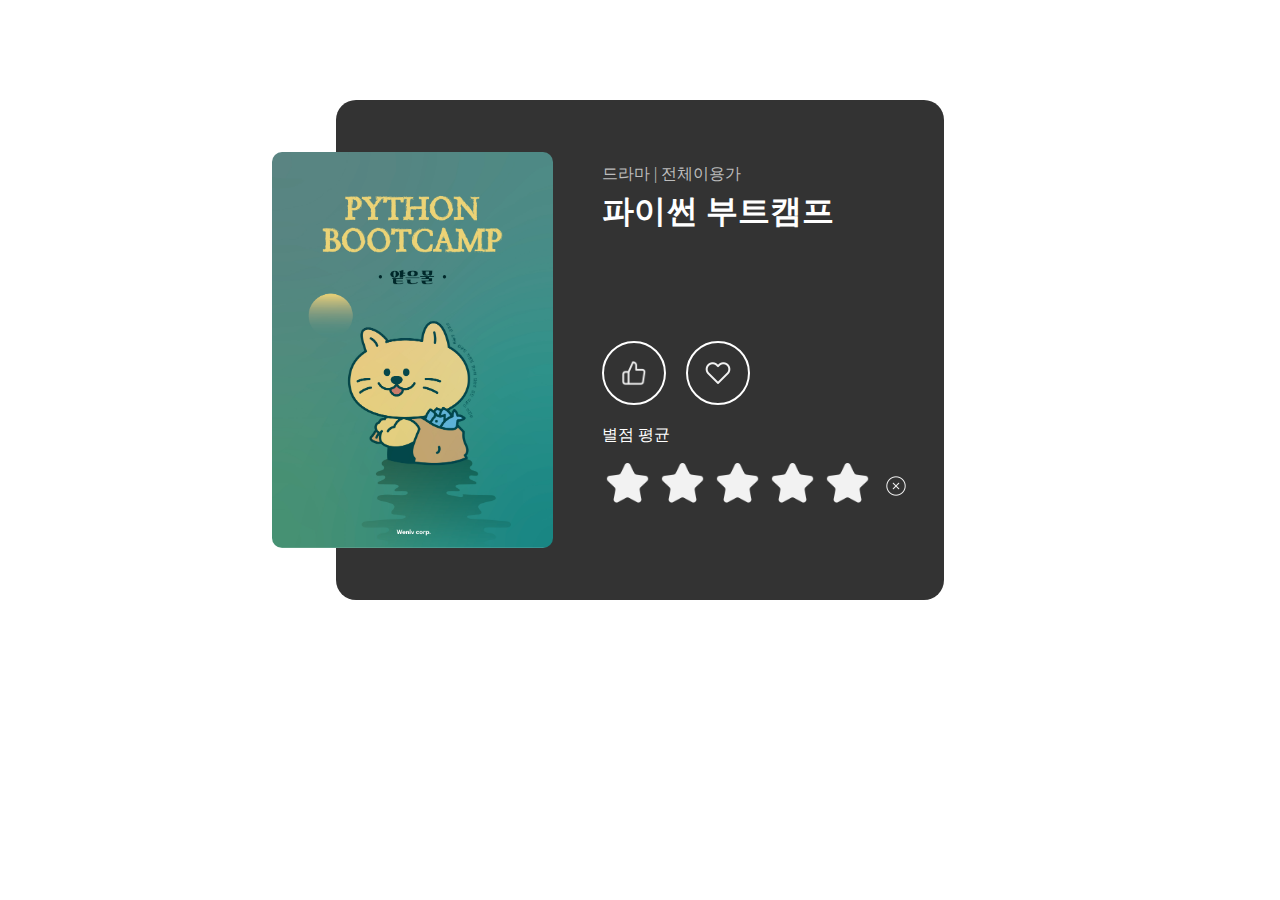
==== starrating/index.html @ c6cc634d "영화평점매기기 마크업 구현" ====
<!DOCTYPE html>
<html lang="ko">
<head>
  <meta charset="UTF-8">
  <meta http-equiv="X-UA-Compatible" content="IE=edge">
  <meta name="viewport" content="width=device-width, initial-scale=1.0">
  <title>Star rating</title>
  <link rel="stylesheet" href="./reset.css">
  <style>
    .movie-box {
      background-color: #333333;
      width: 608px;
      height: 500px;
      border-radius: 20px;
      position: relative;
      padding-top: 66px;
      box-sizing: border-box;
      margin: 100px auto;
      
    }
    .movie-poster {
      width: 281px;
      height: 396px;
      border-radius: 10px;
      position: absolute;
      top: 52px;
      left: -64px;

    }
    .about-movie {
      margin-left: 266px;
    }
    .movie-genre {
      font-size: 16px;
      color: #bdbdbd;
      margin-bottom: 13px;
    }
    .movie-title {
      font-size: 32px;
      font-weight: bold;
      color: #fff;
      margin-bottom: 114px;
    }
    .icon-wrap {
      display: flex;
      margin-bottom: 22px;
    }
    .icon-up, .icon-heart{
      width: 60px;
      height: 60px;
      border-radius: 50%;
      border: solid 2px #fff;
      margin-right: 20px;
    }
    .icon-up img , .icon-heart img{
      width: 26px;
      margin: 17px;
    }
    .star-aver {
      color: #fff;
      margin-bottom: 16px;
    }
    .star-wrap img {
      width: 51px;
    }
    .mystar-rate {
      display: flex;
      align-items: center;
    }
    .img-cancle {
      width: 22px;
      height: 22px;
      margin-left: 12px;
    }
  </style>
</head>
<body>
  <section class="movie-box">
    <img class="movie-poster" src="./image/poster.jpg" alt="파이썬 부트캠프 영화 포스터">
    <div class="about-movie">
      <p class="movie-genre">드라마 | 전체이용가</p>
      <h1 class="movie-title">파이썬 부트캠프</h1>
      <div class="icon-wrap">
        <div class="icon-up"><img src="./image/thumbsup.png" alt=""></div>
        <div class="icon-heart"><img src="./image/heart.png" alt=""></div>
      </div>
      <p class="star-aver">별점 평균</p>
      <div class="mystar-rate">
        <div class="star-wrap">
          <img class="stars" src="./image/star3.png" alt="">
          <img src="./image/star3.png" alt="">
          <img src="./image/star3.png" alt="">
          <img src="./image/star3.png" alt="">
          <img src="./image/star3.png" alt="">
        </div>
        <img class="img-cancle" src="./image/x-circle.png" alt="">
      </div>
      
    </div>
  </section>
</body>
</html>
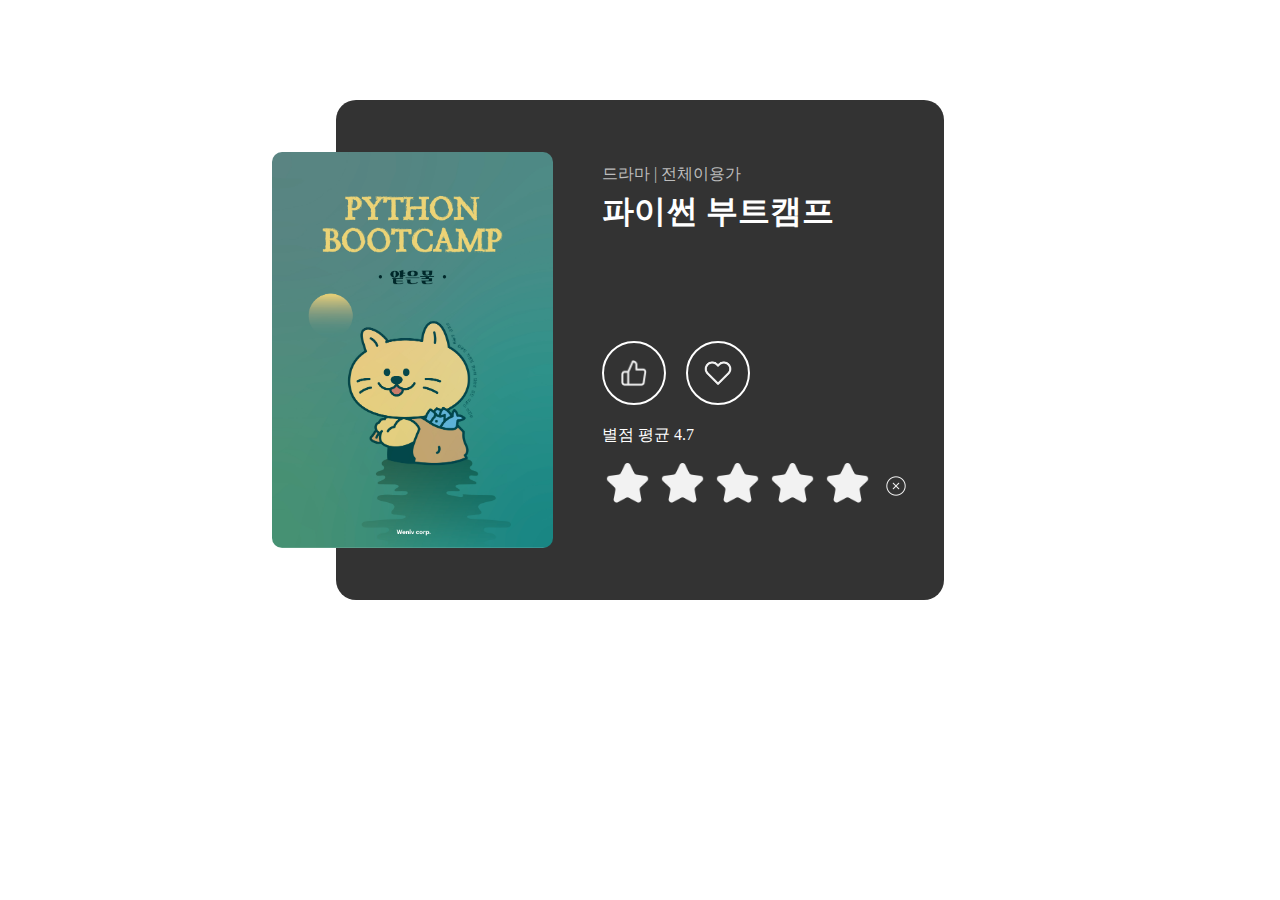
==== commit 13c01b82: "좋아요, 하트 토글 구현" ====
--- a/starrating/index.html
+++ b/starrating/index.html
@@ -53,8 +53,8 @@
       margin-right: 20px;
     }
     .icon-up img , .icon-heart img{
-      width: 26px;
-      margin: 17px;
+      width: 28px;
+      margin: 16px;
     }
     .star-aver {
       color: #fff;
@@ -84,7 +84,7 @@
         <div class="icon-up"><img src="./image/thumbsup.png" alt=""></div>
         <div class="icon-heart"><img src="./image/heart.png" alt=""></div>
       </div>
-      <p class="star-aver">별점 평균</p>
+      <p class="star-aver">별점 평균 4.7</p>
       <div class="mystar-rate">
         <div class="star-wrap">
           <img class="stars" src="./image/star3.png" alt="">
@@ -98,5 +98,6 @@
       
     </div>
   </section>
+  <script src="./script.js"></script>
 </body>
 </html>